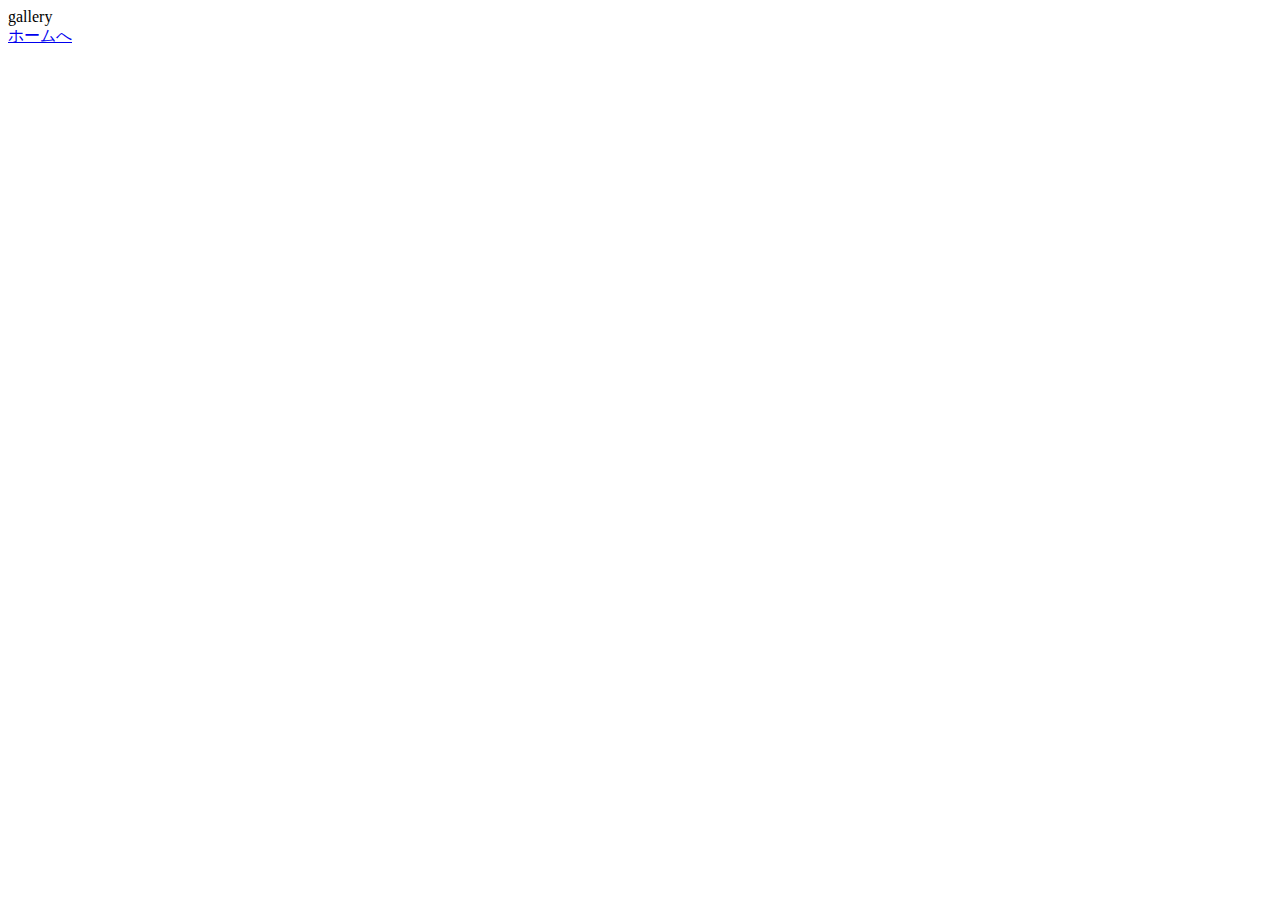
==== gallery/index.html @ facfd30b "Add files via upload" ====
<!DOCTYPE html>
<html lang="ja">
 <head>
  <meta charset="utf-8">
  <meta name="viewport" content="width=device-width, initial-scale=1">
  <title>osumou flowers</title>
  <link href="https://fonts.googleapis.com/icon?family=Material+Icons" rel="stylesheet">
  <link rel="stylesheet" href="css/gallery.styles.css">
  <link rel="icon" href="favicon.ico">
 </head>

 <body>
   <header>
  gallery
   </header>

   <main>
   <a href="../index.html">ホームへ</a>
   </main>

   <footer>

   </footer>

  </body>
</html>
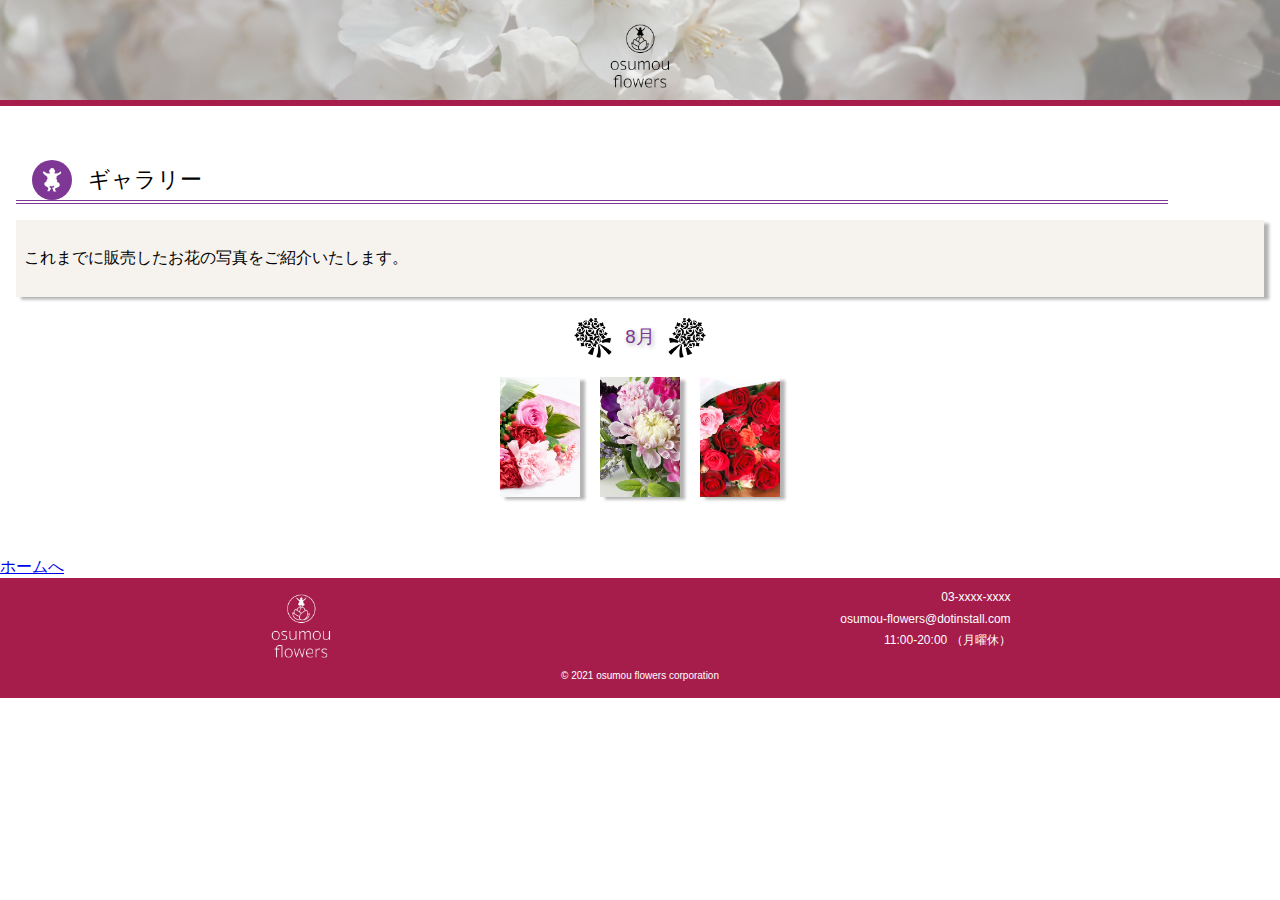
==== commit 070ae37b: "Add files via upload" ====
--- a/gallery/index.html
+++ b/gallery/index.html
@@ -3,24 +3,111 @@
  <head>
   <meta charset="utf-8">
   <meta name="viewport" content="width=device-width, initial-scale=1">
-  <title>osumou flowers</title>
+  <title>osumou flowers gallery</title>
   <link href="https://fonts.googleapis.com/icon?family=Material+Icons" rel="stylesheet">
   <link rel="stylesheet" href="css/gallery.styles.css">
   <link rel="icon" href="favicon.ico">
  </head>
 
  <body>
-   <header>
-  gallery
-   </header>
 
+  <header>
+    <div class="bg">
+    </div>
+    
+    <div class="header-contents">
+
+      <div class="header-image">
+        <img src="../img/logo_black_square.png" alt="ヘッダーロゴ">
+      </div>
+      
+      
+    </div>
+
+    <div class="pc-menu">
+      
+      <!-- <ul id="nav">
+        <li><a href="../index.html">ホームへ</a></li>
+        
+      </ul> -->
+      
+    </div>
+
+  </header>
+  
+  <!-- <div class="overlay">
+    <span class="material-icons" id="close">close</span>
+    <ul id="nav">
+      <li><a href="../index.html">ホーム</a></li>
+      <li><a href="#about">osumou flowers</a></li>
+      <li><a href="#product">商品</a></li>
+      <li><a href="#access">アクセス</a></li>
+      <li><a href="#contact">お問い合わせ</a></li>
+      <li><a href="#gallery">ギャラリー</a></li>
+    </ul> -->
+    
+  </div>
+  
+<div class="container">
+
+  
    <main>
-   <a href="../index.html">ホームへ</a>
+    <section class ="gallery">
+
+      <div class="pc-subtitle">
+      <div class="sub-title">
+        <img src="../img/favicon_white.png" alt="ロゴ">
+        <h2>ギャラリー</h2>
+      </div>
+     </div>
+
+      <div class="gallery-info">
+        <div class="gallery-details">
+        <p>これまでに販売したお花の写真をご紹介いたします。</p>
+        </div>
+  
+      </div>
+  
+
+      <div class="introduction-title">
+        <img src="../img/bouqueticon.png" alt="花束のアイコン">
+        <h3>8月</h3>
+       <img src="../img/bouqueticon2.png" alt="花束のアイコン">
+      </div>
+
+      <div class="gallery-photo">
+        <img src="../img/gallery1.jpg">
+        <img src="../img/gallery2.jpg">
+        <img src="../img/gallery3.jpg">
+      </div>
+      
+     </section>
+     
+     <div class="btn">
+       <a href="../index.html">ホームへ</a>
+
+     </div>
    </main>
 
    <footer>
+    <div class="footer-top">
+      <div class="footer-image">
+        <img src="../img/logo_white_square.png" alt="ヘッダーロゴ">
+      </div>
+  
+      <div class="footer-info">
+        
+        <p>03-xxxx-xxxx</p>
+        <p>osumou-flowers@dotinstall.com</p>
+        <p>11:00-20:00 （月曜休）</p>
+      </div>
+    </div>
+
+    <div class="copyright">
+      &copy; 2021 osumou flowers corporation
+     </div>
 
    </footer>
-
+</div>
   </body>
 </html>--- a/gallery/css/gallery.styles.css
+++ b/gallery/css/gallery.styles.css
@@ -0,0 +1,260 @@
+html {
+  scroll-behavior: smooth;
+ }
+
+body {
+  margin:0;
+  /* background: #fff; */
+  font-family: Verdana, 'Arial Black', メイリオ, sans-serif;
+
+ }
+
+ /* ヘッダー */
+ header{
+  width:100%;
+  height:100px;
+  border-bottom: 6px solid rgb(166,29,76);
+  
+  /* position: fixed; 
+   top: 0; 
+   left: 0; 
+   z-index: 10; */
+ 
+ }
+
+ /* ヘッダー背景 */
+ .bg{
+  width:100%;
+  height:100px;
+  background-image: url("../../img/cherryblossoms.jpg");
+  background-size:cover;
+  background-repeat: no-repeat;
+  background-position: 50% 50%;
+  opacity:0.5;
+
+}
+
+ .header-contents{
+   display:flex;
+   align-items: center;
+   justify-content: space-around;
+   width:100%;
+   height: 100px;
+   position:absolute;
+   top:0;
+   left:0;
+ }
+
+ /* .header-image{
+   margin-left: calc(50% - 64px);
+ } */
+
+ .header-image img{
+   width:64px;
+   height:64px;
+   margin-top: 16px;   
+  
+  }
+
+  
+ 
+
+  /* メイン */
+  .container{
+    position: absolute;
+    top: 160px;
+    left:0;
+    width:100%;
+    height:fit-content;
+  }
+  .sub-title{
+    display:flex;
+    align-items: center;
+    width:90%;
+    border-bottom: double 4px rgb(126,55,148);
+    margin-left: 16px;
+    margin-right: 16px;
+    
+  }
+
+  .sub-title img{
+    width:24x;
+    height:24px;
+    margin-left:16px;
+    padding:8px;
+    /* border:2px solid rgb(126,55,148); */
+    border-radius: 50%;
+    background-color: rgb(126,55,148);
+  }
+
+  .sub-title h2{
+    margin:0;
+    margin-left:16px;
+    font-weight:normal;
+    font-family:Sukhumvit Setmac;
+    font-size: 22px;
+    /* /* border-bottom: double 4px rgb(166,29,76); */
+  }
+
+
+
+  .gallery{
+    margin-bottom:24px;
+  }
+  
+  .gallery-details{
+    background-color: #F6F3EE;
+    padding:8px;
+    box-shadow: 5px 2.5px 3px rgba(0, 0, 0, 0.3);
+  }
+  
+  .gallery-info{
+    margin:16px;
+    font-size:16px;
+    text-align: left;
+    line-height: 1.79;
+    /* background-color: #F6F3EE;
+    padding:8px; */
+    /* box-shadow: 10px 5px 3px rgba(0, 0, 0, 0.3); */
+    /* box-shadow: 5px 2.5px 3px rgba(0, 0, 0, 0.3); */
+  }
+
+  .introduction-title{
+    display:flex;
+    justify-content: center;
+    align-items: center;
+    
+  }
+
+  .introduction-title img{
+    width:48px;
+    height:48px;
+  }
+
+  .introduction-title span{
+    /* color:rgb(19,149,92); */
+    color:rgb(126,55,148);
+  }
+
+  .introduction-title h3{
+    /* font-family: cursive; */
+    font-weight: normal;
+    margin:0;
+    padding:0 8px;
+    /* color:rgb(19,149,92); */
+    color:rgb(126,55,148);
+    text-shadow:2px 2px 4px rgba(0, 0, 0, 0.3);
+  }
+   
+  .gallery-photo{
+    text-align: center;
+  }
+  
+  .gallery-photo img{
+    width:80px;
+    height:120px;
+    object-fit: cover;
+    margin:16px 8px 32px 8px;
+    box-shadow: 5px 2.5px 3px rgba(0, 0, 0, 0.3);
+    transition:.3s;
+  }
+
+/* フッター */
+  footer{
+    width:100%;
+    height:120px;
+    background-color: rgb(166,29,76);
+    
+  }
+  
+  .footer-top{
+    display:flex;
+    justify-content: space-between;
+    align-items: center;
+  }
+  
+  .footer-image img{
+    width:64px;
+    height:64px;
+    margin-top: 16px; 
+    margin-left:16px;   
+   }
+  
+   .footer-info{
+     text-align: end;
+     margin-right:16px;
+   }
+  
+   .footer-info p{
+     margin:0;
+     color:white;
+     font-size:12px;
+     line-height: 1.79;
+   }
+  
+   .copyright{
+    margin:0 auto;
+    text-align: center;
+    font-weight: normal;
+    margin-top: 8px;
+    font-size: 10px;
+    color:white;
+   }
+  
+  
+  
+  
+ 
+
+  /* レスポンシブ（大きい画面） */
+@media (min-width: 600px) {
+  .pc-menu{
+   display:block;
+  }
+
+ .pc-menu ul{
+   display:flex;
+   justify-content: center;
+   list-style-type: none;
+   font-size:14px;
+   width:100%;
+   height:37.6px;
+   margin:0;
+   padding:0;
+   background-color:rgb(166,29,76);
+ }
+
+ .pc-menu li{
+   text-align: center;
+   padding-top: 8px;
+   display:inline-block;
+  }
+
+ .pc-menu li a{
+   font-family:Sukhumvit Setmac;
+   text-decoration: none;
+   background-color:rgb(166,29,76);
+   color:white;
+   padding:8px 16px;
+   }
+
+   .pc-menu li a:hover{
+     background-color:rgb(188,86,121);
+   }
+
+   .sp-menu{
+     display:none;
+   }
+
+
+   /* レスポンシブ　フッター */
+   footer{
+     width:100%;
+   }
+
+   .footer-top{
+    justify-content: space-around;
+  }
+
+
+  }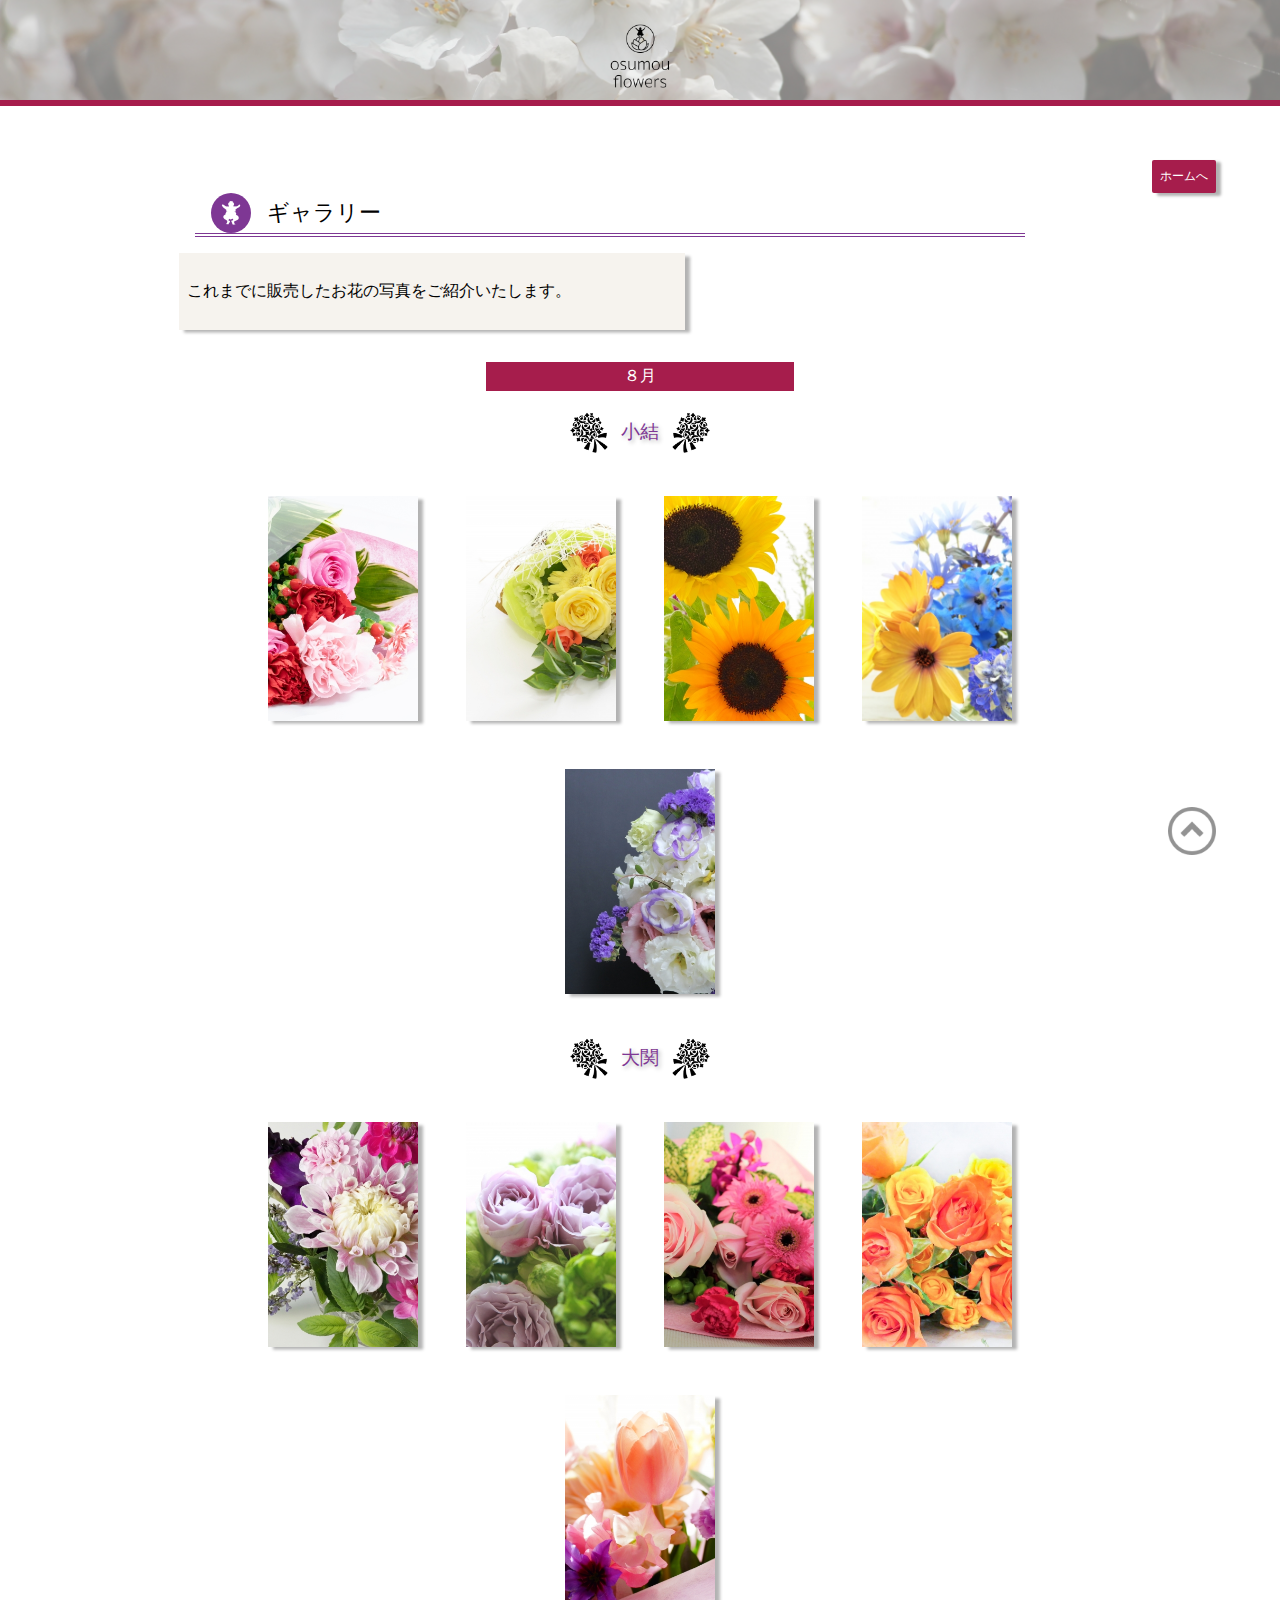
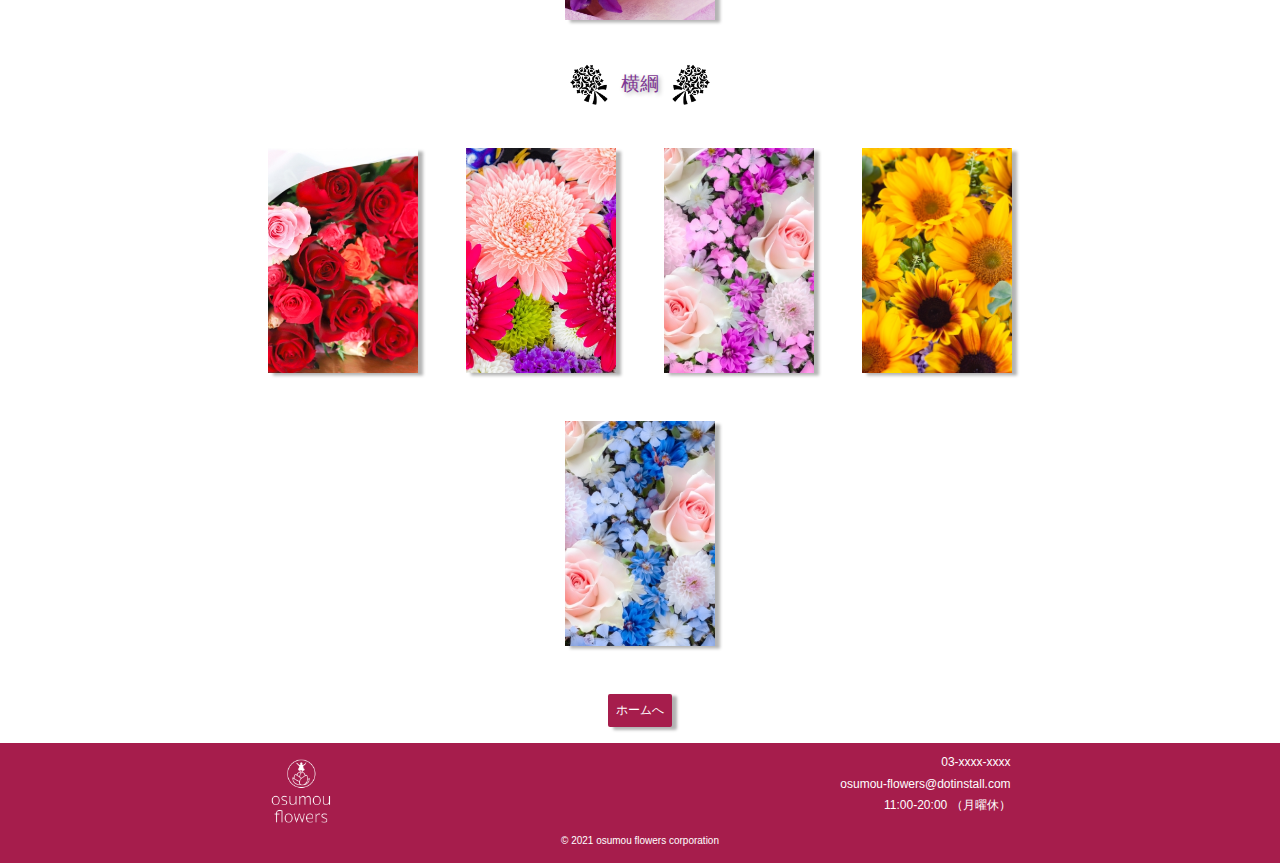
==== commit 1e730954: "Add files via upload" ====
--- a/gallery/index.html
+++ b/gallery/index.html
@@ -24,27 +24,11 @@
       
     </div>
 
-    <div class="pc-menu">
-      
-      <!-- <ul id="nav">
-        <li><a href="../index.html">ホームへ</a></li>
-        
-      </ul> -->
-      
-    </div>
+    
 
   </header>
   
-  <!-- <div class="overlay">
-    <span class="material-icons" id="close">close</span>
-    <ul id="nav">
-      <li><a href="../index.html">ホーム</a></li>
-      <li><a href="#about">osumou flowers</a></li>
-      <li><a href="#product">商品</a></li>
-      <li><a href="#access">アクセス</a></li>
-      <li><a href="#contact">お問い合わせ</a></li>
-      <li><a href="#gallery">ギャラリー</a></li>
-    </ul> -->
+  
     
   </div>
   
@@ -52,6 +36,13 @@
 
   
    <main>
+     
+       <div class="topbtn-home">
+         <a href="../index.html">ホームへ</a>
+
+     </div>
+    
+
     <section class ="gallery">
 
       <div class="pc-subtitle">
@@ -69,24 +60,66 @@
       </div>
   
 
+      <div class="gallery-subtitle">
+        <p>８月</p>
+      </div>
+
       <div class="introduction-title">
         <img src="../img/bouqueticon.png" alt="花束のアイコン">
-        <h3>8月</h3>
+        <h3>小結</h3>
        <img src="../img/bouqueticon2.png" alt="花束のアイコン">
       </div>
 
       <div class="gallery-photo">
         <img src="../img/gallery1.jpg">
+        <img src="../img/flowers1-2.jpg">
+        <img src="../img/flowers1-3.jpg">
+        <img src="../img/flowers1-4.jpg">
+        <img src="../img/flowers1-5.jpg">
+
+      </div>
+
+
+      <div class="introduction-title">
+        <img src="../img/bouqueticon.png" alt="花束のアイコン">
+        <h3>大関</h3>
+       <img src="../img/bouqueticon2.png" alt="花束のアイコン">
+      </div>
+
+      <div class="gallery-photo">
         <img src="../img/gallery2.jpg">
+        <img src="../img/flowers2-2.jpg">
+        <img src="../img/flowers2-3.jpg">
+        <img src="../img/flowers2-4.jpg">
+        <img src="../img/topimage.jpg">
+      </div>
+
+
+      <div class="introduction-title">
+        <img src="../img/bouqueticon.png" alt="花束のアイコン">
+        <h3>横綱</h3>
+       <img src="../img/bouqueticon2.png" alt="花束のアイコン">
+      </div>
+
+      <div class="gallery-photo">
         <img src="../img/gallery3.jpg">
+        <img src="../img/flowers3-2.jpg">
+        <img src="../img/flowers3-3.jpg">
+        <img src="../img/flowers3-4.jpg">
+        <img src="../img/flowers3-5.jpg">
       </div>
       
      </section>
      
-     <div class="btn">
+     <div class="btn-home">
        <a href="../index.html">ホームへ</a>
 
      </div>
+
+     <div class="button">
+      <a href="#top"><img src="../img/arrowicon.png" alt="矢印のアイコン"></a>
+     </div>
+
    </main>
 
    <footer>
@@ -109,5 +142,7 @@
 
    </footer>
 </div>
+
+<scrit> </scrit>
   </body>
 </html>--- a/gallery/css/gallery.styles.css
+++ b/gallery/css/gallery.styles.css
@@ -67,6 +67,40 @@
     width:100%;
     height:fit-content;
   }
+
+  .topbtn-home{
+    margin-bottom:0px;
+   }
+  
+   .topbtn-home a{
+    display:block;
+     text-decoration: none;
+      background-color:rgb(166,29,76);
+      color:white;
+      font-size:12px;
+      /* padding:8px 16px; */
+     padding: 8px;
+      text-align: center;
+      width: 48px;
+    border-radius: 2px;
+    margin-left:auto;
+    margin-right:5%;
+    transition:.3s;
+    box-shadow: 5px 2.5px 3px rgba(0, 0, 0, 0.3);
+   }
+  
+   .topbtn-home a:hover{
+    background-color:rgb(188,86,121);
+    opacity:0.7;
+  }
+  
+  .topbtn-home a:active {
+    box-shadow: none;
+    position:relative;
+    left:10px;
+    top:5px;
+  }
+  
   .sub-title{
     display:flex;
     align-items: center;
@@ -119,11 +153,31 @@
     /* box-shadow: 5px 2.5px 3px rgba(0, 0, 0, 0.3); */
   }
 
+  .gallery-subtitle{
+    text-align: center;
+    width:24%;
+    height:30px;
+    margin:0 auto;
+   }
+ 
+   .gallery-subtitle p{
+     /* display:block;
+     width:45%; */
+     margin-top:16px;
+     font-size:16px;
+     padding:4px;
+     color:white;
+     font-weight: normal;
+     background-color: rgb(166,29,76);
+     margin-top:32px;
+    margin-bottom: 32px;
+   }
+
   .introduction-title{
     display:flex;
     justify-content: center;
     align-items: center;
-    
+    margin-top:16px;
   }
 
   .introduction-title img{
@@ -147,7 +201,9 @@
   }
    
   .gallery-photo{
-    text-align: center;
+    display:flex;
+    flex-wrap:wrap;
+    justify-content: center;
   }
   
   .gallery-photo img{
@@ -159,6 +215,54 @@
     transition:.3s;
   }
 
+ .btn-home{
+  margin-bottom:16px;
+ }
+
+ .btn-home a{
+  display:block;
+   text-decoration: none;
+    background-color:rgb(166,29,76);
+    color:white;
+    font-size:12px;
+    /* padding:8px 16px; */
+   padding: 8px;
+    text-align: center;
+    width: 48px;
+  border-radius: 2px;
+  margin:0 auto;
+  transition:.3s;
+  box-shadow: 5px 2.5px 3px rgba(0, 0, 0, 0.3);
+ }
+
+ .btn-home a:hover{
+  background-color:rgb(188,86,121);
+  opacity:0.7;
+}
+
+.btn-home a:active {
+  box-shadow: none;
+  position:relative;
+  left:10px;
+  top:5px;
+}
+
+.button img{
+  width:48px;
+  height:48px;
+  margin-left:90%;
+  margin-top:16px;
+  position:fixed;
+  right:5%;
+  bottom:5%;
+  transition:1s;
+  opacity:0.6;
+}
+
+.button img:hover{
+  opacity:1;
+}
+
 /* フッター */
   footer{
     width:100%;
@@ -208,44 +312,39 @@
 
   /* レスポンシブ（大きい画面） */
 @media (min-width: 600px) {
-  .pc-menu{
-   display:block;
-  }
-
- .pc-menu ul{
-   display:flex;
-   justify-content: center;
-   list-style-type: none;
-   font-size:14px;
-   width:100%;
-   height:37.6px;
-   margin:0;
-   padding:0;
-   background-color:rgb(166,29,76);
- }
-
- .pc-menu li{
-   text-align: center;
-   padding-top: 8px;
-   display:inline-block;
-  }
-
- .pc-menu li a{
-   font-family:Sukhumvit Setmac;
-   text-decoration: none;
-   background-color:rgb(166,29,76);
-   color:white;
-   padding:8px 16px;
-   }
-
-   .pc-menu li a:hover{
-     background-color:rgb(188,86,121);
-   }
-
-   .sp-menu{
-     display:none;
-   }
-
+  
+
+   .pc-subtitle{
+    width:72%;
+    margin:0 auto;
+
+  }
+
+  .gallery-info{
+    width:72%;
+    margin:0 auto;
+    margin-top:16px;
+  }
+
+  .gallery-details{
+    width:490px;
+  }
+
+  .gallery-photo{
+    width:72%;
+    margin:0 auto;
+    margin-top:16px;
+  }
+
+  .gallery-photo img{
+    width:150px;
+    height:225px;
+    object-fit: cover;
+    /* margin:16px 8px 32px 8px; */
+    margin:24px;
+    /* box-shadow: 10px 5px 3px rgba(0, 0, 0, 0.3);
+    transition:.3s; */
+  }
 
    /* レスポンシブ　フッター */
    footer{
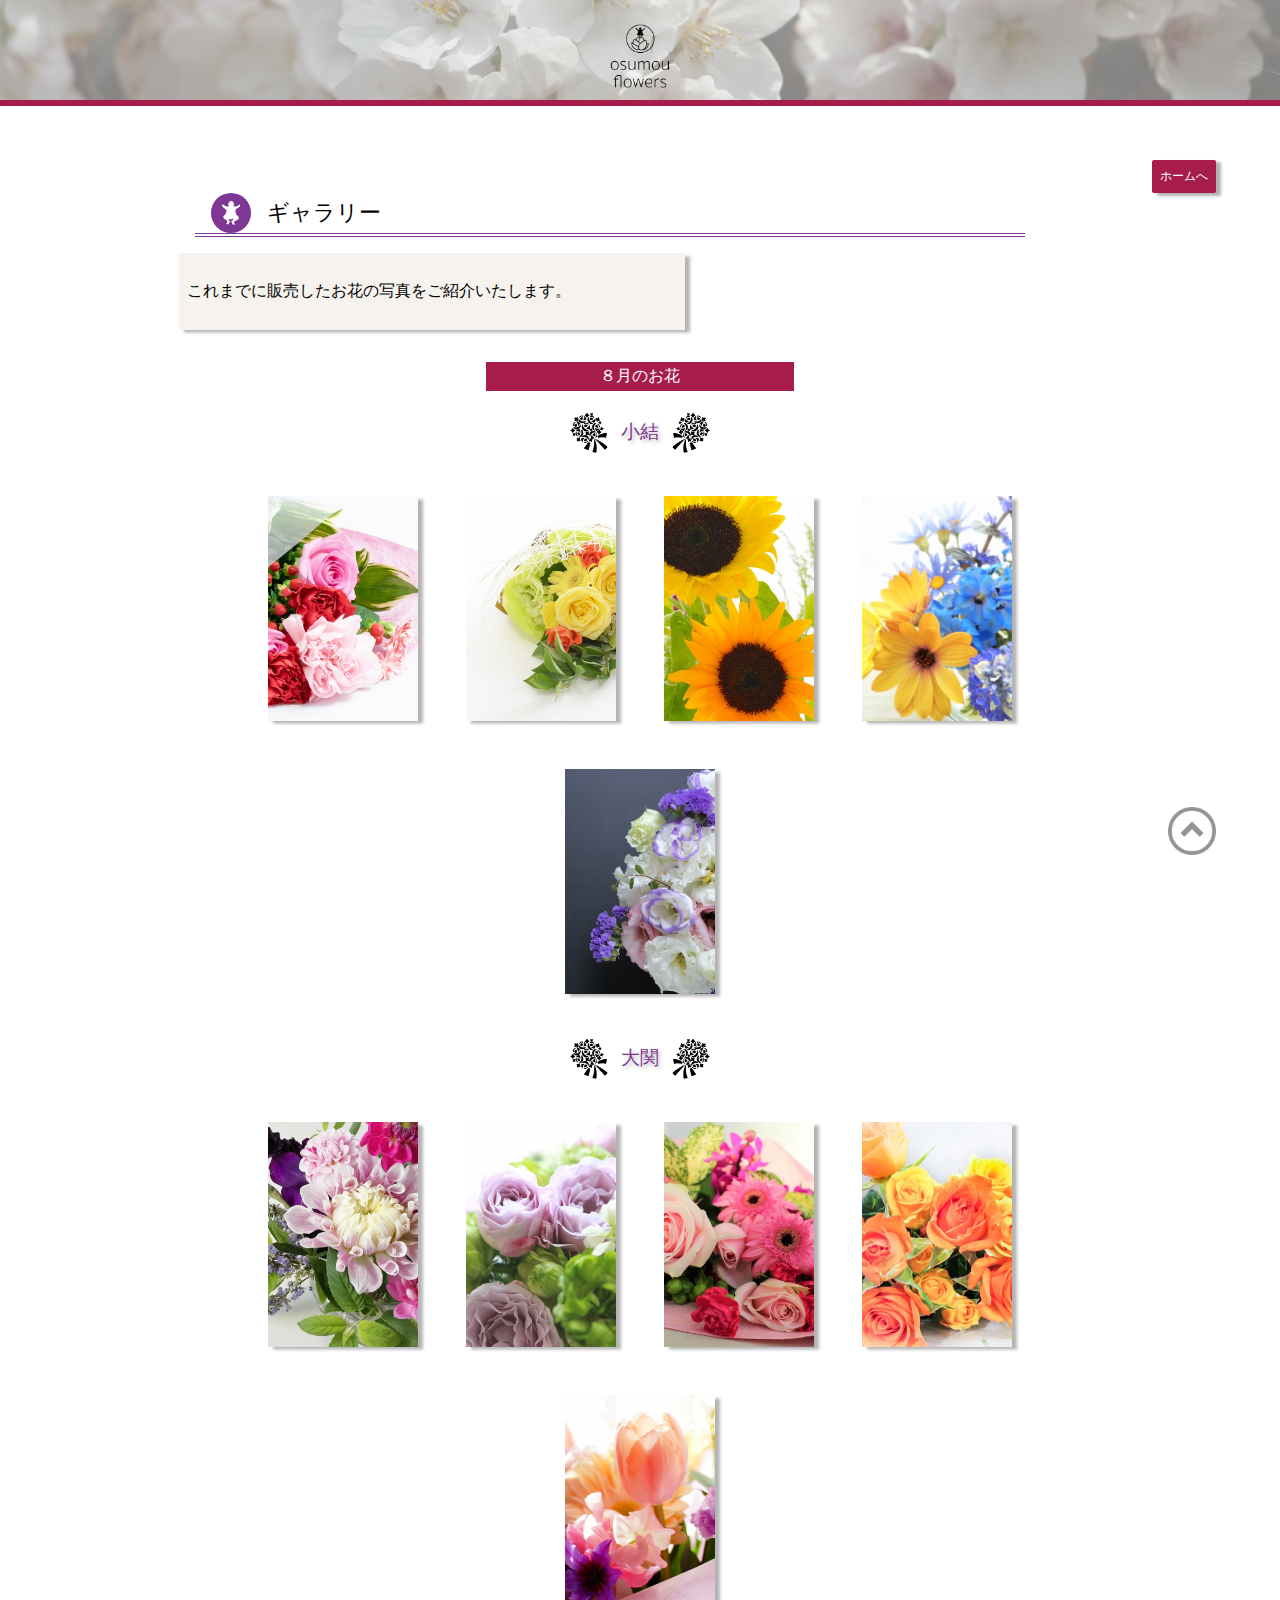
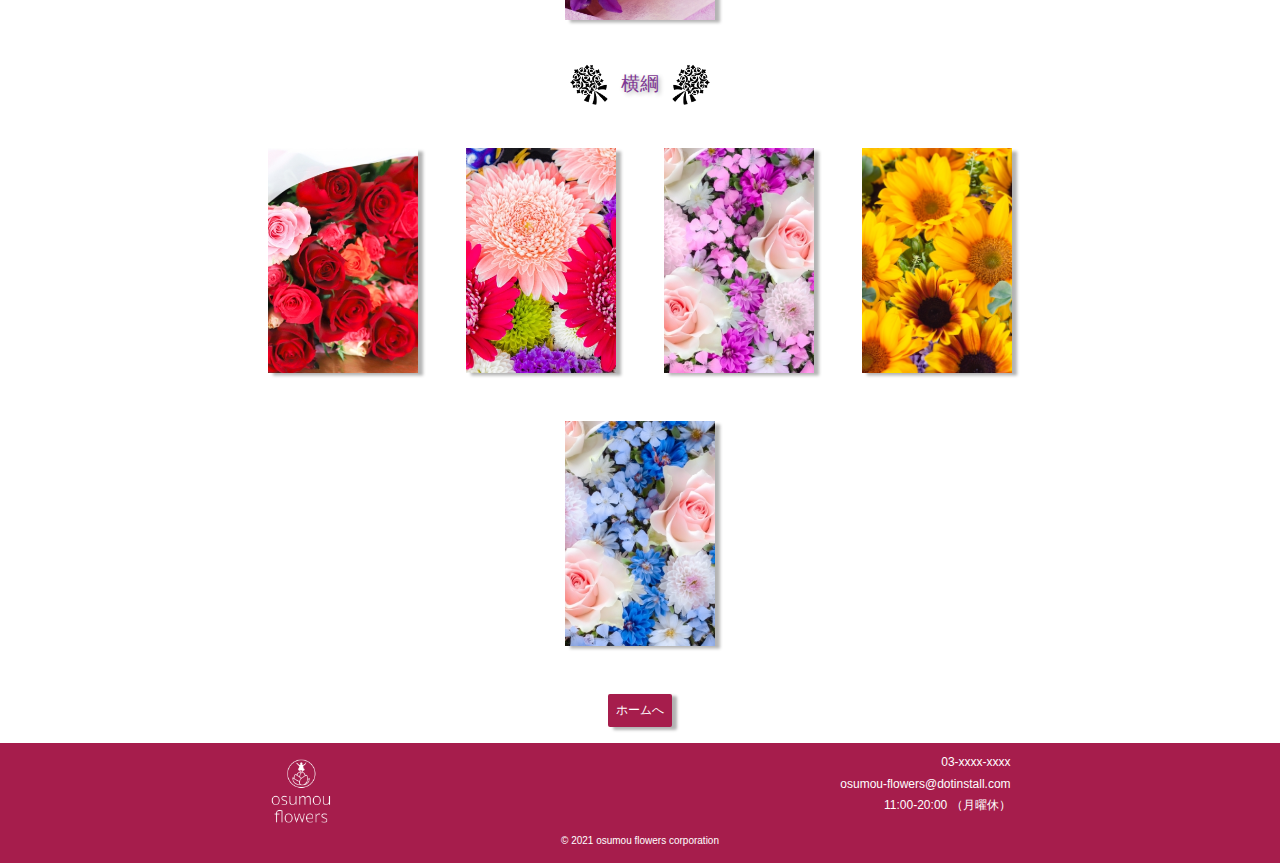
==== commit 8e95f480: "Add files via upload" ====
--- a/gallery/index.html
+++ b/gallery/index.html
@@ -16,120 +16,102 @@
     </div>
     
     <div class="header-contents">
-
       <div class="header-image">
         <img src="../img/logo_black_square.png" alt="ヘッダーロゴ">
-      </div>
-      
-      
+      </div>     
     </div>
-
-    
-
   </header>
   
-  
+<div class="container">
+  <main>
+    <div class="topbtn-home">
+      <a href="../index.html">ホームへ</a>
+    </div>
     
-  </div>
-  
-<div class="container">
-
-  
-   <main>
-     
-       <div class="topbtn-home">
-         <a href="../index.html">ホームへ</a>
-
-     </div>
-    
-
-    <section class ="gallery">
-
-      <div class="pc-subtitle">
+  <section class ="gallery">
+    <div class="pc-subtitle">
       <div class="sub-title">
         <img src="../img/favicon_white.png" alt="ロゴ">
         <h2>ギャラリー</h2>
       </div>
-     </div>
+    </div>
 
-      <div class="gallery-info">
-        <div class="gallery-details">
+    <div class="gallery-info">
+      <div class="gallery-details">
         <p>これまでに販売したお花の写真をご紹介いたします。</p>
-        </div>
-  
       </div>
   
+    </div>
+  
 
-      <div class="gallery-subtitle">
-        <p>８月</p>
-      </div>
+    <div class="gallery-subtitle">
+        <p>８月のお花</p>
+    </div>
 
-      <div class="introduction-title">
-        <img src="../img/bouqueticon.png" alt="花束のアイコン">
-        <h3>小結</h3>
-       <img src="../img/bouqueticon2.png" alt="花束のアイコン">
-      </div>
+    <div class="introduction-title">
+      <img src="../img/bouqueticon.png" alt="花束のアイコン">
+      <h3>小結</h3>
+      <img src="../img/bouqueticon2.png" alt="花束のアイコン">
+    </div>
 
-      <div class="gallery-photo">
-        <img src="../img/gallery1.jpg">
-        <img src="../img/flowers1-2.jpg">
-        <img src="../img/flowers1-3.jpg">
-        <img src="../img/flowers1-4.jpg">
-        <img src="../img/flowers1-5.jpg">
+    <div class="gallery-photo">
+      <img src="../img/gallery1.jpg">
+      <img src="../img/flowers1-2.jpg">
+      <img src="../img/flowers1-3.jpg">
+      <img src="../img/flowers1-4.jpg">
+      <img src="../img/flowers1-5.jpg">
 
-      </div>
+    </div>
 
 
-      <div class="introduction-title">
-        <img src="../img/bouqueticon.png" alt="花束のアイコン">
-        <h3>大関</h3>
-       <img src="../img/bouqueticon2.png" alt="花束のアイコン">
-      </div>
+   <div class="introduction-title">
+      <img src="../img/bouqueticon.png" alt="花束のアイコン">
+      <h3>大関</h3>
+      <img src="../img/bouqueticon2.png" alt="花束のアイコン">
+    </div>
 
-      <div class="gallery-photo">
-        <img src="../img/gallery2.jpg">
-        <img src="../img/flowers2-2.jpg">
-        <img src="../img/flowers2-3.jpg">
-        <img src="../img/flowers2-4.jpg">
-        <img src="../img/topimage.jpg">
-      </div>
+    <div class="gallery-photo">
+      <img src="../img/gallery2.jpg">
+      <img src="../img/flowers2-2.jpg">
+      <img src="../img/flowers2-3.jpg">
+      <img src="../img/flowers2-4.jpg">
+      <img src="../img/topimage.jpg">
+    </div>
 
 
-      <div class="introduction-title">
-        <img src="../img/bouqueticon.png" alt="花束のアイコン">
-        <h3>横綱</h3>
-       <img src="../img/bouqueticon2.png" alt="花束のアイコン">
-      </div>
+    <div class="introduction-title">
+      <img src="../img/bouqueticon.png" alt="花束のアイコン">
+      <h3>横綱</h3>
+      <img src="../img/bouqueticon2.png" alt="花束のアイコン">
+    </div>
 
-      <div class="gallery-photo">
-        <img src="../img/gallery3.jpg">
-        <img src="../img/flowers3-2.jpg">
-        <img src="../img/flowers3-3.jpg">
-        <img src="../img/flowers3-4.jpg">
-        <img src="../img/flowers3-5.jpg">
-      </div>
+    <div class="gallery-photo">
+      <img src="../img/gallery3.jpg">
+      <img src="../img/flowers3-2.jpg">
+      <img src="../img/flowers3-3.jpg">
+      <img src="../img/flowers3-4.jpg">
+      <img src="../img/flowers3-5.jpg">
+    </div>
       
-     </section>
+  </section>
      
      <div class="btn-home">
        <a href="../index.html">ホームへ</a>
-
      </div>
 
      <div class="button">
       <a href="#top"><img src="../img/arrowicon.png" alt="矢印のアイコン"></a>
      </div>
 
-   </main>
+ </main>
 
-   <footer>
+ <footer>
     <div class="footer-top">
       <div class="footer-image">
         <img src="../img/logo_white_square.png" alt="ヘッダーロゴ">
       </div>
   
       <div class="footer-info">
-        
         <p>03-xxxx-xxxx</p>
         <p>osumou-flowers@dotinstall.com</p>
         <p>11:00-20:00 （月曜休）</p>
@@ -139,10 +121,9 @@
     <div class="copyright">
       &copy; 2021 osumou flowers corporation
      </div>
-
-   </footer>
+ </footer>
 </div>
 
 <scrit> </scrit>
-  </body>
+</body>
 </html>--- a/gallery/css/gallery.styles.css
+++ b/gallery/css/gallery.styles.css
@@ -4,9 +4,7 @@
 
 body {
   margin:0;
-  /* background: #fff; */
   font-family: Verdana, 'Arial Black', メイリオ, sans-serif;
-
  }
 
  /* ヘッダー */
@@ -14,12 +12,6 @@
   width:100%;
   height:100px;
   border-bottom: 6px solid rgb(166,29,76);
-  
-  /* position: fixed; 
-   top: 0; 
-   left: 0; 
-   z-index: 10; */
- 
  }
 
  /* ヘッダー背景 */
@@ -31,7 +23,6 @@
   background-repeat: no-repeat;
   background-position: 50% 50%;
   opacity:0.5;
-
 }
 
  .header-contents{
@@ -45,19 +36,11 @@
    left:0;
  }
 
- /* .header-image{
-   margin-left: calc(50% - 64px);
- } */
-
  .header-image img{
    width:64px;
    height:64px;
    margin-top: 16px;   
-  
-  }
-
-  
- 
+  }
 
   /* メイン */
   .container{
@@ -74,14 +57,13 @@
   
    .topbtn-home a{
     display:block;
-     text-decoration: none;
-      background-color:rgb(166,29,76);
-      color:white;
-      font-size:12px;
-      /* padding:8px 16px; */
-     padding: 8px;
-      text-align: center;
-      width: 48px;
+    text-decoration: none;
+    background-color:rgb(166,29,76);
+    color:white;
+    font-size:12px;
+    padding: 8px;
+    text-align: center;
+    width: 48px;
     border-radius: 2px;
     margin-left:auto;
     margin-right:5%;
@@ -107,8 +89,7 @@
     width:90%;
     border-bottom: double 4px rgb(126,55,148);
     margin-left: 16px;
-    margin-right: 16px;
-    
+    margin-right: 16px;  
   }
 
   .sub-title img{
@@ -116,7 +97,6 @@
     height:24px;
     margin-left:16px;
     padding:8px;
-    /* border:2px solid rgb(126,55,148); */
     border-radius: 50%;
     background-color: rgb(126,55,148);
   }
@@ -127,10 +107,7 @@
     font-weight:normal;
     font-family:Sukhumvit Setmac;
     font-size: 22px;
-    /* /* border-bottom: double 4px rgb(166,29,76); */
-  }
-
-
+   }
 
   .gallery{
     margin-bottom:24px;
@@ -147,10 +124,6 @@
     font-size:16px;
     text-align: left;
     line-height: 1.79;
-    /* background-color: #F6F3EE;
-    padding:8px; */
-    /* box-shadow: 10px 5px 3px rgba(0, 0, 0, 0.3); */
-    /* box-shadow: 5px 2.5px 3px rgba(0, 0, 0, 0.3); */
   }
 
   .gallery-subtitle{
@@ -161,8 +134,6 @@
    }
  
    .gallery-subtitle p{
-     /* display:block;
-     width:45%; */
      margin-top:16px;
      font-size:16px;
      padding:4px;
@@ -186,16 +157,13 @@
   }
 
   .introduction-title span{
-    /* color:rgb(19,149,92); */
     color:rgb(126,55,148);
   }
 
   .introduction-title h3{
-    /* font-family: cursive; */
     font-weight: normal;
     margin:0;
     padding:0 8px;
-    /* color:rgb(19,149,92); */
     color:rgb(126,55,148);
     text-shadow:2px 2px 4px rgba(0, 0, 0, 0.3);
   }
@@ -220,19 +188,18 @@
  }
 
  .btn-home a{
-  display:block;
+   display:block;
    text-decoration: none;
-    background-color:rgb(166,29,76);
-    color:white;
-    font-size:12px;
-    /* padding:8px 16px; */
+   background-color:rgb(166,29,76);
+   color:white;
+   font-size:12px;
    padding: 8px;
-    text-align: center;
-    width: 48px;
-  border-radius: 2px;
-  margin:0 auto;
-  transition:.3s;
-  box-shadow: 5px 2.5px 3px rgba(0, 0, 0, 0.3);
+   text-align: center;
+   width: 48px;
+   border-radius: 2px;
+   margin:0 auto;
+   transition:.3s;
+   box-shadow: 5px 2.5px 3px rgba(0, 0, 0, 0.3);
  }
 
  .btn-home a:hover{
@@ -267,8 +234,7 @@
   footer{
     width:100%;
     height:120px;
-    background-color: rgb(166,29,76);
-    
+    background-color: rgb(166,29,76);    
   }
   
   .footer-top{
@@ -304,20 +270,13 @@
     font-size: 10px;
     color:white;
    }
-  
-  
-  
-  
  
-
   /* レスポンシブ（大きい画面） */
 @media (min-width: 600px) {
   
-
    .pc-subtitle{
     width:72%;
     margin:0 auto;
-
   }
 
   .gallery-info{
@@ -340,10 +299,7 @@
     width:150px;
     height:225px;
     object-fit: cover;
-    /* margin:16px 8px 32px 8px; */
     margin:24px;
-    /* box-shadow: 10px 5px 3px rgba(0, 0, 0, 0.3);
-    transition:.3s; */
   }
 
    /* レスポンシブ　フッター */
@@ -354,6 +310,5 @@
    .footer-top{
     justify-content: space-around;
   }
-
-
-  }+  
+}